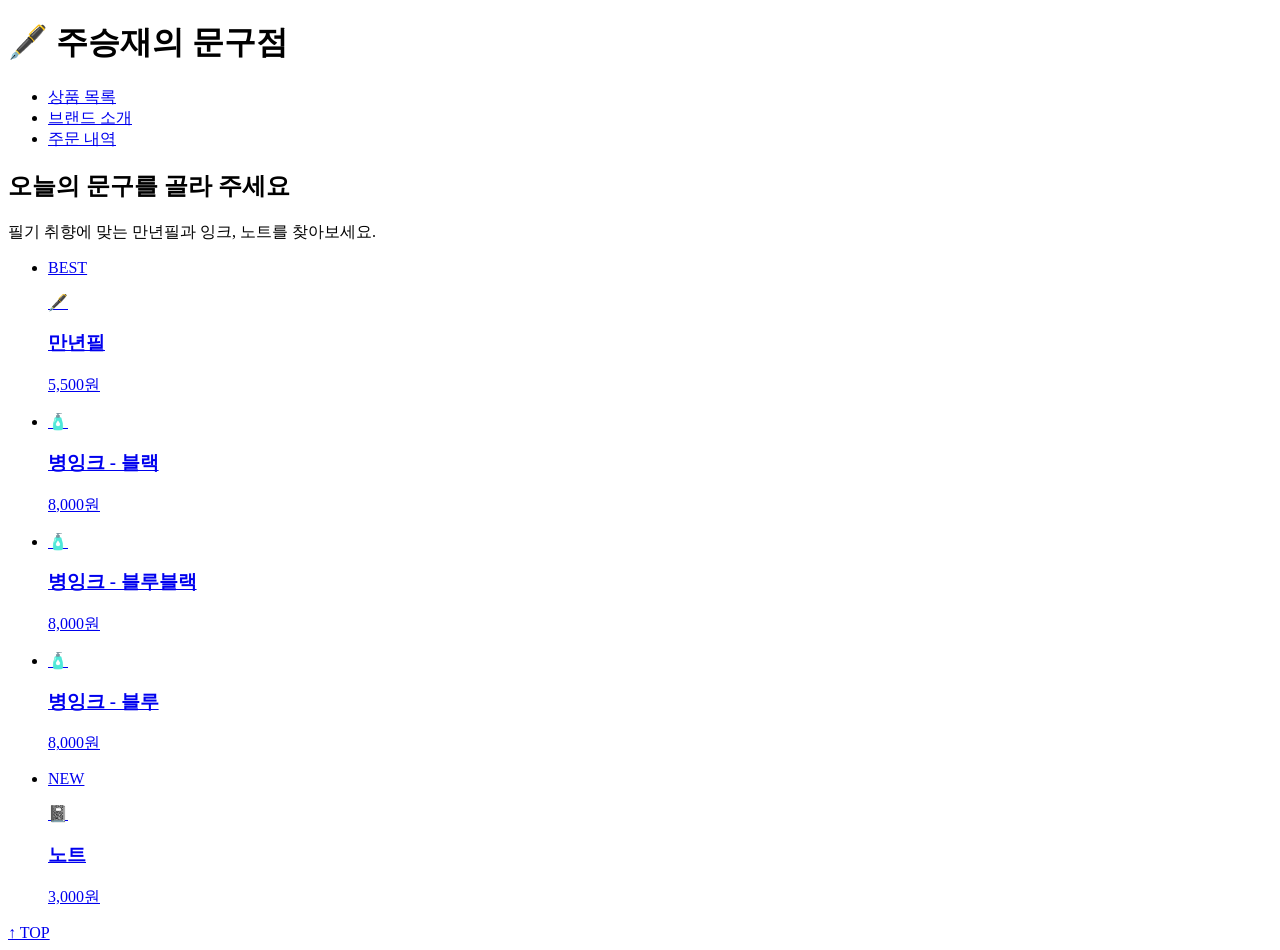
==== index.html @ 7667ada5 "css/" ====
<!DOCTYPE html>
<html lang="ko">

<head>
    <meta charset="UTF-8">
    <meta name="viewport" content="width=device-width, initial-scale=1.0">
    <title>주승재의 문구점 - 상품 목록</title>
    <link rel="stylesheet" href="./css/style.css">
</head>

<body>
    <header>
        <h1 class="logo">🖋️ 주승재의 문구점</h1>
        <nav>
            <ul class="nav">
                <li><a href="index.html">상품 목록</a></li>
                <li><a href="#">브랜드 소개</a></li>
                <li><a href="#">주문 내역</a></li>
            </ul>
        </nav>
    </header>
    <main>
        <h2>오늘의 문구를 골라 주세요</h2>
        <p class="desc">필기 취향에 맞는 만년필과 잉크, 노트를 찾아보세요.</p>
        <ul class="menu-grid">
            <li class="menu-card">
                <a href="detail.html#menu1">
                    <span class="badge">BEST</span>
                    <p class="image">🖋️</p>
                    <h3 class="name">만년필</h3>
                    <p class="price">5,500원</p>
                </a>
            </li>
            <li class="menu-card">
                <a href="detail.html#menu2">
                    <p class="image">🧴</p>
                    <h3 class="name">병잉크 - 블랙</h3>
                    <p class="price">8,000원</p>
                </a>
            </li>
            <li class="menu-card">
                <a href="detail.html#menu3">
                    <p class="image">🧴</p>
                    <h3 class="name">병잉크 - 블루블랙</h3>
                    <p class="price">8,000원</p>
                </a>
            </li>
            <li class="menu-card">
                <a href="detail.html#menu4">
                    <p class="image">🧴</p>
                    <h3 class="name">병잉크 - 블루</h3>
                    <p class="price">8,000원</p>
                </a>
            </li>
            <li class="menu-card">
                <a href="detail.html#menu5">
                    <span class="badge">NEW</span>
                    <p class="image">📓</p>
                    <h3 class="name">노트</h3>
                    <p class="price">3,000원</p>
                </a>
            </li>
        </ul>
    </main>
    <a class="top" href="#">↑ TOP</a>
</body>

</html>
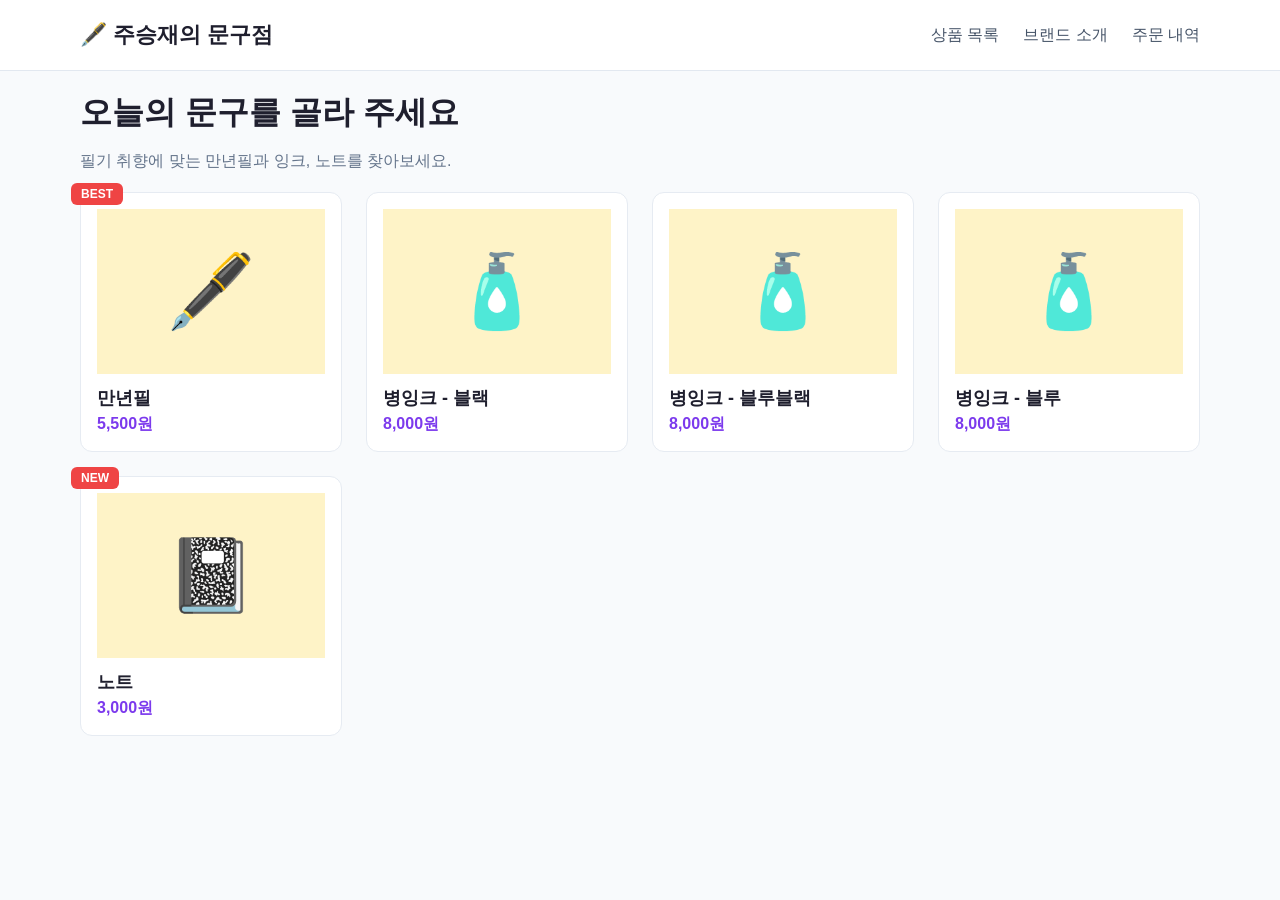
==== commit f70912d2: "update /css" ====
--- a/index.html
+++ b/index.html
@@ -62,7 +62,6 @@
             </li>
         </ul>
     </main>
-    <a class="top" href="#">↑ TOP</a>
 </body>
 
 </html>
--- a/css/style.css
+++ b/css/style.css
@@ -0,0 +1,226 @@
+/* ---------- 기본 정리 ---------- */
+body {
+    margin: 0;
+    font-family: "Pretendard", "Noto Sans KR", sans-serif;
+    background-color: #F8FAFC;
+    color: #1F1F2E;
+}
+
+a {
+    color: inherit;
+    text-decoration: none;
+}
+
+ul {
+    list-style: none;
+    margin: 0;
+    padding: 0;
+}
+
+/* ---------- 상단 바 ---------- */
+header {
+    position: sticky;
+    top: 0;
+    z-index: 100;
+    display: flex;
+    flex-wrap: wrap;
+    gap: 8px 24px;
+    justify-content: space-between;
+    align-items: center;
+    background-color: #fff;
+    border-bottom: 1px solid #e2e8f0;
+    padding: 20px 80px;
+}
+.logo {
+    margin: 0;
+    font-size: 22px;
+}
+.nav {
+    display: flex;
+    gap: 24px;
+}
+.nav li {
+    padding: 4px 0;
+    white-space: nowrap;
+}
+.nav li a {
+    color: #475569;
+}
+.nav li a:hover {
+    color: #7C3AED;
+    text-decoration: underline;
+}
+
+/* ---------- 메뉴 화면 ---------- */
+main {
+    padding: 20px 80px;
+}
+main > h2 {
+    font-size: 32px;
+    margin: 0;
+}
+main > p {
+    color: #64748b;
+}
+.menu-grid {
+    display: grid;
+    grid-template-columns: repeat(auto-fit, minmax(250px, 1fr));
+    gap: 24px;
+    margin-top: 20px;
+}
+.menu-grid .menu-card {
+    margin-bottom: 0;
+}
+.menu-card {
+    position: relative;
+    background-color: #fff;
+    border-radius: 12px;
+    border: 1px solid #E6EBF2;
+    padding: 16px;
+    margin-bottom: 24px;
+}
+.menu-card:hover {
+    border-color: #7C3AED;
+}
+.menu-card .image {
+    margin: 0;
+    padding: 40px 0;
+    text-align: center;
+    font-size: 72px;
+    background-color: #FEF3C7;
+}
+.name {
+    font-size: 18px;
+    font-weight: 700;
+    margin: 12px 0 4px;
+}
+.price {
+    font-size: 16px;
+    font-weight: 700;
+    color: #7C3AED;
+    margin: 0;
+}
+
+.badge {
+    position: absolute;
+    top: -10px;
+    left: -10px;
+    z-index: 1;
+    padding: 4px 10px;
+    border-radius: 6px;
+    background-color: #EF4444;
+    color: #fff;
+    font-size: 12px;
+    font-weight: 700;
+}
+/* ---------- 상세 화면 ---------- */
+.back a {
+    color: #7C3AED;
+    font-weight: 700;
+}
+.detail-menu-grid .menu-card {
+    display: none;
+}
+.detail-menu-grid .menu-card:target {
+    display: flex;
+    flex-wrap: wrap;
+    gap: 48px;
+}
+.detail-menu-grid .image {
+    flex: 1 1 320px;
+    display: flex;
+    justify-content: center;
+    align-items: center;
+    height: 400px;
+    padding: 0;
+    font-size: 120px;
+}
+.info {
+    flex: 1 1 320px;
+    min-width: 0;
+    display: flex;
+    flex-direction: column;
+}
+.detail-menu-grid .name {
+    font-size: 40px;
+    margin: 20px 0 8px;
+}
+.detail-menu-grid .price {
+    font-size: 28px;
+}
+.text {
+    font-size: 18px;
+    color: #64748b;
+    margin: 12px 0 24px;
+}
+.info .order {
+    margin-top: auto;
+}
+
+/* 주문하기 / 처음으로 : 같은 버튼 */
+.order {
+    width: 320px;
+    max-width: 100%;
+    margin: 0;
+}
+.order a {
+    display: block;
+    padding: 14px 0;
+    text-align: center;
+    font-weight: 700;
+    color: #fff;
+    background-color: #7C3AED;
+    border-radius: 8px;
+}
+.order a:hover {
+    background-color: #6D28D9;
+}
+
+/* ---------- 완료 화면 ---------- */
+#content {
+    display: flex;
+    justify-content: center;
+}
+.done {
+    display: flex;
+    flex-direction: column;
+    align-items: center;
+    width: 520px;
+    max-width: 100%;
+    background-color: #fff;
+    border: 1px solid #E6EBF2;
+    border-radius: 24px;
+    padding: 56px;
+    text-align: center;
+}
+.done .order {
+    align-self: stretch;
+    width: auto;
+}
+.check {
+    display: flex;
+    justify-content: center;
+    align-items: center;
+    width: 112px;
+    height: 112px;
+    margin: 0 0 12px;
+    font-size: 52px;
+    color: #16A34A;
+    background-color: #D9D9D9;
+    border-radius: 50%;
+}
+.done h2 {
+    font-size: 32px;
+    margin: 12px 0;
+}
+.item {
+    display: none;
+    margin: 0 0 12px;
+}
+.item:target {
+    display: block;
+}
+.done-text {
+    margin: 0 0 32px;
+    line-height: 1.6;
+}
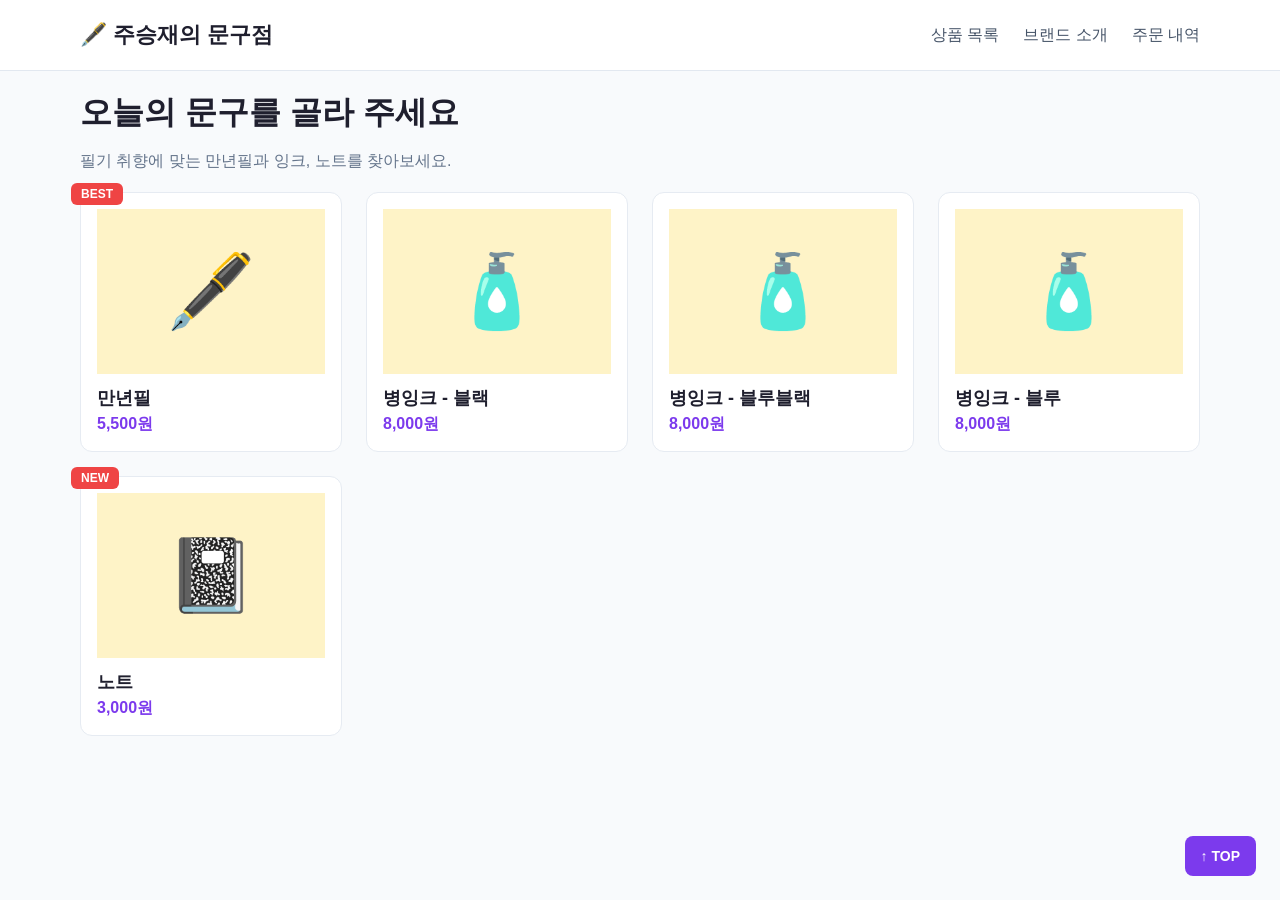
==== commit 47d1b9f9: "Complete responsive stationery layouts" ====
--- a/index.html
+++ b/index.html
@@ -62,6 +62,7 @@
             </li>
         </ul>
     </main>
+    <a class="top" href="#">↑ TOP</a>
 </body>
 
 </html>
--- a/css/style.css
+++ b/css/style.css
@@ -1,4 +1,7 @@
 /* ---------- 기본 정리 ---------- */
+* {
+    box-sizing: border-box;
+}
 body {
     margin: 0;
     font-family: "Pretendard", "Noto Sans KR", sans-serif;
@@ -113,6 +116,22 @@
     font-size: 12px;
     font-weight: 700;
 }
+.top {
+    position: fixed;
+    right: 24px;
+    bottom: 24px;
+    z-index: 100;
+    padding: 12px 16px;
+    border-radius: 8px;
+    background-color: #7C3AED;
+    color: #fff;
+    font-size: 14px;
+    font-weight: 700;
+}
+.top:hover {
+    background-color: #6D28D9;
+}
+
 /* ---------- 상세 화면 ---------- */
 .back a {
     color: #7C3AED;
@@ -224,3 +243,55 @@
     margin: 0 0 32px;
     line-height: 1.6;
 }
+
+/* 24강과 기존 카페 웹의 화면 폭별 배치를 적용한다. */
+@media screen and (max-width: 768px) {
+    header {
+        padding: 16px 20px;
+    }
+    .logo {
+        font-size: 20px;
+    }
+    .nav {
+        flex-wrap: wrap;
+        gap: 8px 16px;
+        font-size: 14px;
+    }
+    main {
+        padding: 24px 20px;
+    }
+    main > h2 {
+        font-size: 26px;
+    }
+    .menu-grid {
+        grid-template-columns: 1fr;
+    }
+    .detail-menu-grid .menu-card:target {
+        flex-direction: column;
+        gap: 24px;
+    }
+    .detail-menu-grid .image {
+        flex: auto;
+        height: 220px;
+        font-size: 80px;
+    }
+    .info {
+        flex: auto;
+    }
+    .detail-menu-grid .name {
+        margin-top: 0;
+        font-size: 28px;
+    }
+    .detail-menu-grid .price {
+        font-size: 22px;
+    }
+    .order {
+        width: 100%;
+    }
+    .done {
+        padding: 32px 24px;
+    }
+    .done h2 {
+        font-size: 26px;
+    }
+}
